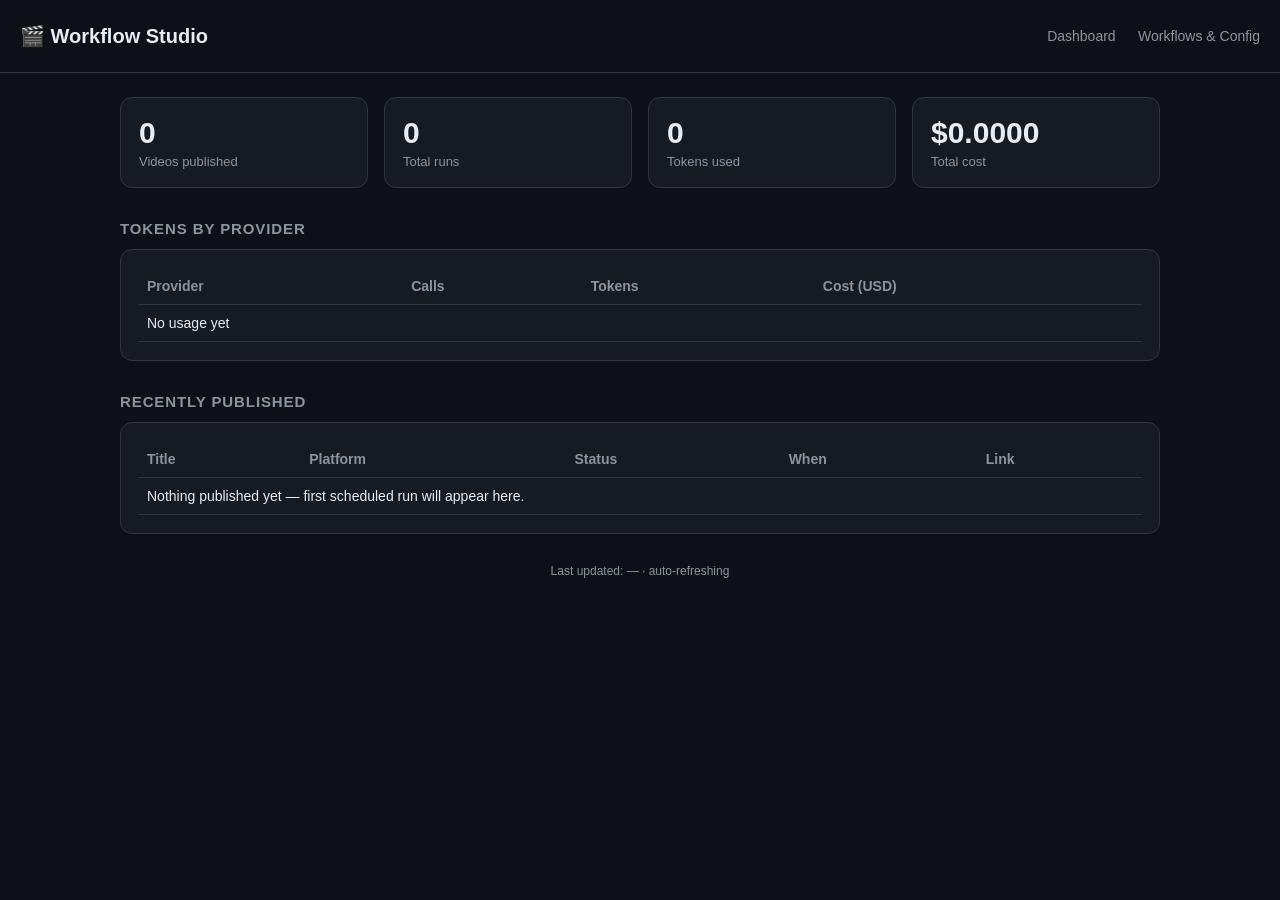
==== site/index.html @ f152c50b "Initial commit: config-driven video workflow engine + GitHub hosting Co-Authored-By: Claude Opus 4.7" ====
<!doctype html>
<html lang="en">
<head>
<meta charset="utf-8">
<meta name="viewport" content="width=device-width, initial-scale=1">
<title>Workflow Studio — Live Stats</title>
<style>
  :root { --bg:#0d1117; --card:#161b22; --line:#30363d; --txt:#e6edf3; --muted:#8b949e; --accent:#3fb950; }
  * { box-sizing:border-box; }
  body { margin:0; font-family:-apple-system,Segoe UI,Roboto,sans-serif; background:var(--bg); color:var(--txt); }
  header { padding:24px 20px; border-bottom:1px solid var(--line); display:flex; justify-content:space-between; align-items:center; flex-wrap:wrap; gap:12px; }
  h1 { font-size:20px; margin:0; }
  nav a { color:var(--muted); text-decoration:none; margin-left:18px; font-size:14px; }
  nav a:hover { color:var(--txt); }
  main { max-width:1080px; margin:0 auto; padding:24px 20px; }
  .grid { display:grid; grid-template-columns:repeat(auto-fit,minmax(190px,1fr)); gap:16px; }
  .card { background:var(--card); border:1px solid var(--line); border-radius:12px; padding:18px; }
  .kpi { font-size:30px; font-weight:700; }
  .label { color:var(--muted); font-size:13px; margin-top:4px; }
  h2 { font-size:15px; color:var(--muted); text-transform:uppercase; letter-spacing:.06em; margin:32px 0 12px; }
  table { width:100%; border-collapse:collapse; font-size:14px; }
  th,td { text-align:left; padding:10px 8px; border-bottom:1px solid var(--line); }
  th { color:var(--muted); font-weight:600; }
  a.vid { color:var(--accent); text-decoration:none; }
  .pill { font-size:12px; padding:2px 8px; border-radius:999px; border:1px solid var(--line); color:var(--muted); }
  .ok { color:var(--accent); border-color:var(--accent); }
  .err { color:#f85149; border-color:#f85149; }
  footer { color:var(--muted); font-size:12px; text-align:center; padding:30px; }
</style>
</head>
<body>
<header>
  <h1>🎬 Workflow Studio</h1>
  <nav>
    <a href="index.html">Dashboard</a>
    <a href="config.html">Workflows &amp; Config</a>
  </nav>
</header>
<main>
  <div class="grid" id="kpis"></div>
  <h2>Tokens by provider</h2>
  <div class="card"><table id="providers"><thead><tr><th>Provider</th><th>Calls</th><th>Tokens</th><th>Cost (USD)</th></tr></thead><tbody></tbody></table></div>
  <h2>Recently published</h2>
  <div class="card"><table id="recent"><thead><tr><th>Title</th><th>Platform</th><th>Status</th><th>When</th><th>Link</th></tr></thead><tbody></tbody></table></div>
  <footer id="foot">Loading…</footer>
</main>
<script>
async function j(p){ try{ const r=await fetch(p+'?t='+Date.now()); return await r.json(); }catch(e){ return null; } }
function when(ts){ if(!ts) return '—'; const d=new Date(ts*1000); return d.toLocaleString(); }
(async ()=>{
  const stats = await j('data/stats.json') || {};
  const usage = await j('data/usage.json') || [];
  const kpis = [
    ['Videos published', stats.videos_published ?? 0],
    ['Total runs', stats.total_runs ?? 0],
    ['Tokens used', (stats.total_tokens ?? 0).toLocaleString()],
    ['Total cost', '$' + (stats.total_cost_usd ?? 0).toFixed(4)]
  ];
  document.getElementById('kpis').innerHTML = kpis.map(k=>
    `<div class="card"><div class="kpi">${k[1]}</div><div class="label">${k[0]}</div></div>`).join('');

  const agg = {};
  usage.forEach(run => {
    const bp = (run.totals||{}).by_provider || {};
    Object.entries(bp).forEach(([name,v]) => {
      const a = agg[name] || {calls:0,total_tokens:0,cost_usd:0};
      a.calls += v.calls||0; a.total_tokens += v.total_tokens||0; a.cost_usd += v.cost_usd||0;
      agg[name] = a;
    });
  });
  document.querySelector('#providers tbody').innerHTML = Object.entries(agg).map(([n,v])=>
    `<tr><td>${n}</td><td>${v.calls}</td><td>${v.total_tokens.toLocaleString()}</td><td>$${v.cost_usd.toFixed(5)}</td></tr>`
  ).join('') || '<tr><td colspan="4">No usage yet</td></tr>';

  const recent = stats.recent || [];
  document.querySelector('#recent tbody').innerHTML = recent.map(r=>{
    const cls = (r.status==='published'||r.status==='saved')?'ok':'err';
    const link = r.url ? `<a class="vid" href="${r.url}" target="_blank">open</a>` : '—';
    return `<tr><td>${r.title||'—'}</td><td>${r.platform||'—'}</td><td><span class="pill ${cls}">${r.status||'—'}</span></td><td>${when(r.published_at)}</td><td>${link}</td></tr>`;
  }).join('') || '<tr><td colspan="5">Nothing published yet — first scheduled run will appear here.</td></tr>';

  document.getElementById('foot').textContent = 'Last updated: ' + when(stats.updated_at) + ' · auto-refreshing';
  setTimeout(()=>location.reload(), 120000);
})();
</script>
</body>
</html>
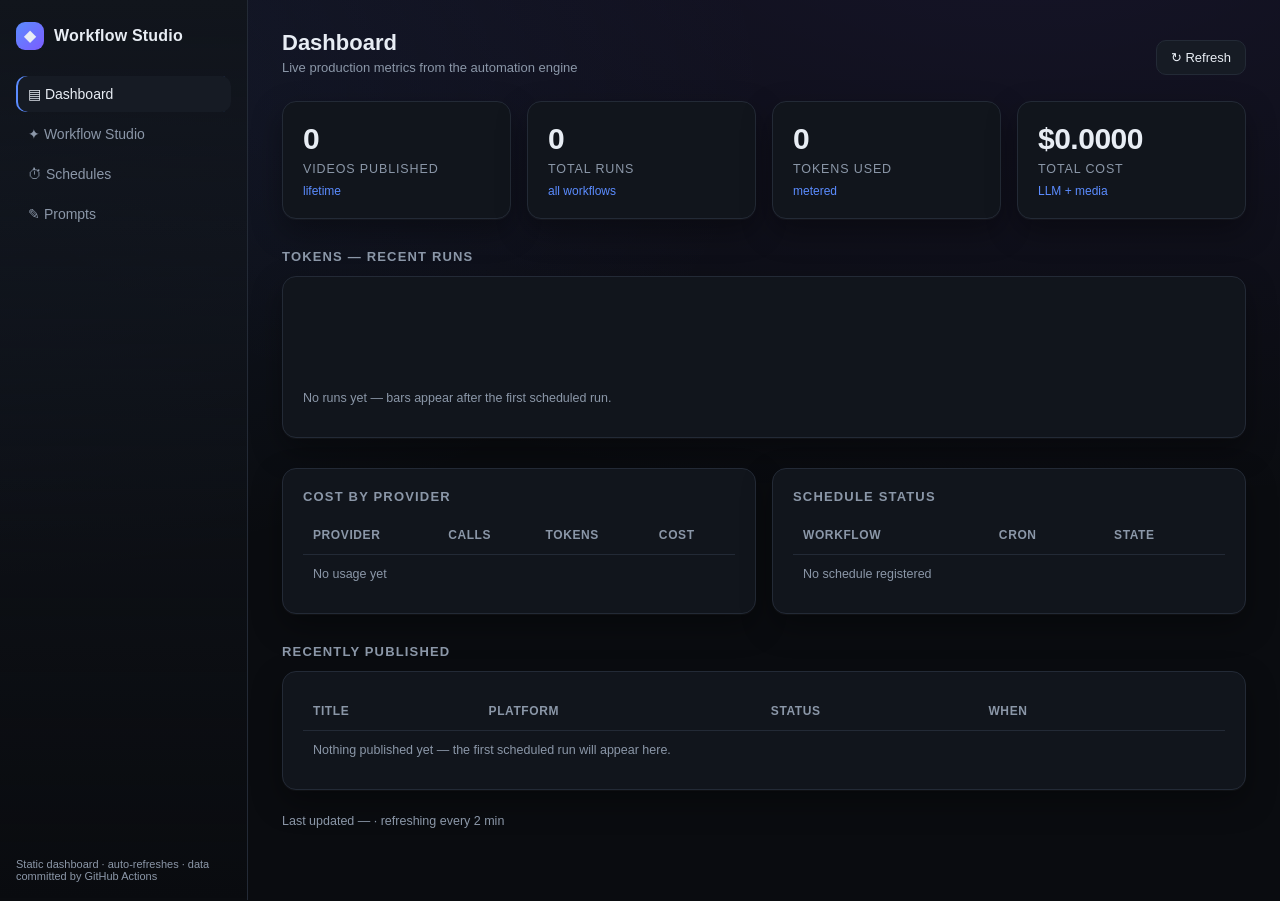
==== commit f56a30ff: "Externalize prompts to config; add scheduler, admin auth, professional UI Co-Authored-By: Claude Opu" ====
--- a/site/index.html
+++ b/site/index.html
@@ -3,84 +3,95 @@
 <head>
 <meta charset="utf-8">
 <meta name="viewport" content="width=device-width, initial-scale=1">
-<title>Workflow Studio — Live Stats</title>
-<style>
-  :root { --bg:#0d1117; --card:#161b22; --line:#30363d; --txt:#e6edf3; --muted:#8b949e; --accent:#3fb950; }
-  * { box-sizing:border-box; }
-  body { margin:0; font-family:-apple-system,Segoe UI,Roboto,sans-serif; background:var(--bg); color:var(--txt); }
-  header { padding:24px 20px; border-bottom:1px solid var(--line); display:flex; justify-content:space-between; align-items:center; flex-wrap:wrap; gap:12px; }
-  h1 { font-size:20px; margin:0; }
-  nav a { color:var(--muted); text-decoration:none; margin-left:18px; font-size:14px; }
-  nav a:hover { color:var(--txt); }
-  main { max-width:1080px; margin:0 auto; padding:24px 20px; }
-  .grid { display:grid; grid-template-columns:repeat(auto-fit,minmax(190px,1fr)); gap:16px; }
-  .card { background:var(--card); border:1px solid var(--line); border-radius:12px; padding:18px; }
-  .kpi { font-size:30px; font-weight:700; }
-  .label { color:var(--muted); font-size:13px; margin-top:4px; }
-  h2 { font-size:15px; color:var(--muted); text-transform:uppercase; letter-spacing:.06em; margin:32px 0 12px; }
-  table { width:100%; border-collapse:collapse; font-size:14px; }
-  th,td { text-align:left; padding:10px 8px; border-bottom:1px solid var(--line); }
-  th { color:var(--muted); font-weight:600; }
-  a.vid { color:var(--accent); text-decoration:none; }
-  .pill { font-size:12px; padding:2px 8px; border-radius:999px; border:1px solid var(--line); color:var(--muted); }
-  .ok { color:var(--accent); border-color:var(--accent); }
-  .err { color:#f85149; border-color:#f85149; }
-  footer { color:var(--muted); font-size:12px; text-align:center; padding:30px; }
-</style>
+<title>Workflow Studio · Dashboard</title>
+<link rel="stylesheet" href="assets/app.css">
 </head>
 <body>
-<header>
-  <h1>🎬 Workflow Studio</h1>
-  <nav>
-    <a href="index.html">Dashboard</a>
-    <a href="config.html">Workflows &amp; Config</a>
-  </nav>
-</header>
-<main>
-  <div class="grid" id="kpis"></div>
-  <h2>Tokens by provider</h2>
-  <div class="card"><table id="providers"><thead><tr><th>Provider</th><th>Calls</th><th>Tokens</th><th>Cost (USD)</th></tr></thead><tbody></tbody></table></div>
-  <h2>Recently published</h2>
-  <div class="card"><table id="recent"><thead><tr><th>Title</th><th>Platform</th><th>Status</th><th>When</th><th>Link</th></tr></thead><tbody></tbody></table></div>
-  <footer id="foot">Loading…</footer>
-</main>
+<div class="shell">
+  <aside class="side">
+    <div class="brand"><span class="dot">◆</span> Workflow Studio</div>
+    <nav>
+      <a class="active" href="index.html">▤ Dashboard</a>
+      <a href="studio.html">✦ Workflow Studio</a>
+      <a href="studio.html#schedules">⏱ Schedules</a>
+      <a href="studio.html#prompts">✎ Prompts</a>
+    </nav>
+    <div class="foot">Static dashboard · auto-refreshes · data committed by GitHub Actions</div>
+  </aside>
+  <main>
+    <div class="head">
+      <div><h1>Dashboard</h1><p>Live production metrics from the automation engine</p></div>
+      <button class="btn" onclick="location.reload()">↻ Refresh</button>
+    </div>
+
+    <div class="grid" id="kpis"></div>
+
+    <div class="section">
+      <h2>Tokens — recent runs</h2>
+      <div class="card"><div class="bars" id="bars"></div></div>
+    </div>
+
+    <div class="grid section" style="grid-template-columns:1fr 1fr">
+      <div class="card">
+        <h2 style="margin-top:0">Cost by provider</h2>
+        <table id="providers"><thead><tr><th>Provider</th><th>Calls</th><th>Tokens</th><th>Cost</th></tr></thead><tbody></tbody></table>
+      </div>
+      <div class="card">
+        <h2 style="margin-top:0">Schedule status</h2>
+        <table id="sched"><thead><tr><th>Workflow</th><th>Cron</th><th>State</th></tr></thead><tbody></tbody></table>
+      </div>
+    </div>
+
+    <div class="section">
+      <h2>Recently published</h2>
+      <div class="card"><table id="recent"><thead><tr><th>Title</th><th>Platform</th><th>Status</th><th>When</th><th></th></tr></thead><tbody></tbody></table></div>
+    </div>
+    <p class="muted" id="foot" style="margin-top:24px">Loading…</p>
+  </main>
+</div>
 <script>
-async function j(p){ try{ const r=await fetch(p+'?t='+Date.now()); return await r.json(); }catch(e){ return null; } }
-function when(ts){ if(!ts) return '—'; const d=new Date(ts*1000); return d.toLocaleString(); }
-(async ()=>{
+const j = async p => { try { return await (await fetch(p+'?t='+Date.now())).json(); } catch(e){ return null; } };
+const when = ts => ts ? new Date(ts*1000).toLocaleString() : '—';
+(async () => {
   const stats = await j('data/stats.json') || {};
   const usage = await j('data/usage.json') || [];
-  const kpis = [
-    ['Videos published', stats.videos_published ?? 0],
-    ['Total runs', stats.total_runs ?? 0],
-    ['Tokens used', (stats.total_tokens ?? 0).toLocaleString()],
-    ['Total cost', '$' + (stats.total_cost_usd ?? 0).toFixed(4)]
-  ];
-  document.getElementById('kpis').innerHTML = kpis.map(k=>
-    `<div class="card"><div class="kpi">${k[1]}</div><div class="label">${k[0]}</div></div>`).join('');
+  const sched = await j('data/schedule.json') || {workflows:[]};
+
+  document.getElementById('kpis').innerHTML = [
+    ['Videos published', stats.videos_published ?? 0, 'lifetime'],
+    ['Total runs', stats.total_runs ?? 0, 'all workflows'],
+    ['Tokens used', (stats.total_tokens ?? 0).toLocaleString(), 'metered'],
+    ['Total cost', '$'+(stats.total_cost_usd ?? 0).toFixed(4), 'LLM + media']
+  ].map(k => `<div class="card kpi"><div class="v">${k[1]}</div><div class="l">${k[0]}</div><div class="s">${k[2]}</div></div>`).join('');
+
+  const last = usage.slice(-12);
+  const max = Math.max(1, ...last.map(r => (r.totals||{}).total_tokens||0));
+  document.getElementById('bars').innerHTML = last.length
+    ? last.map(r => { const t=(r.totals||{}).total_tokens||0;
+        return `<div class="b" style="height:${Math.round(t/max*100)}%" title="${t} tokens"><span>${t}</span></div>`; }).join('')
+    : '<p class="muted">No runs yet — bars appear after the first scheduled run.</p>';
 
   const agg = {};
-  usage.forEach(run => {
-    const bp = (run.totals||{}).by_provider || {};
-    Object.entries(bp).forEach(([name,v]) => {
-      const a = agg[name] || {calls:0,total_tokens:0,cost_usd:0};
-      a.calls += v.calls||0; a.total_tokens += v.total_tokens||0; a.cost_usd += v.cost_usd||0;
-      agg[name] = a;
-    });
-  });
-  document.querySelector('#providers tbody').innerHTML = Object.entries(agg).map(([n,v])=>
+  usage.forEach(r => Object.entries((r.totals||{}).by_provider||{}).forEach(([n,v]) => {
+    const a = agg[n] || {calls:0,total_tokens:0,cost_usd:0};
+    a.calls+=v.calls||0; a.total_tokens+=v.total_tokens||0; a.cost_usd+=v.cost_usd||0; agg[n]=a; }));
+  document.querySelector('#providers tbody').innerHTML = Object.entries(agg).map(([n,v]) =>
     `<tr><td>${n}</td><td>${v.calls}</td><td>${v.total_tokens.toLocaleString()}</td><td>$${v.cost_usd.toFixed(5)}</td></tr>`
-  ).join('') || '<tr><td colspan="4">No usage yet</td></tr>';
+  ).join('') || '<tr><td colspan="4" class="muted">No usage yet</td></tr>';
 
-  const recent = stats.recent || [];
-  document.querySelector('#recent tbody').innerHTML = recent.map(r=>{
-    const cls = (r.status==='published'||r.status==='saved')?'ok':'err';
-    const link = r.url ? `<a class="vid" href="${r.url}" target="_blank">open</a>` : '—';
-    return `<tr><td>${r.title||'—'}</td><td>${r.platform||'—'}</td><td><span class="pill ${cls}">${r.status||'—'}</span></td><td>${when(r.published_at)}</td><td>${link}</td></tr>`;
-  }).join('') || '<tr><td colspan="5">Nothing published yet — first scheduled run will appear here.</td></tr>';
+  document.querySelector('#sched tbody').innerHTML = (sched.workflows||[]).map(w => {
+    const cls = w.enabled ? (w.due ? 'warn' : 'ok') : '';
+    const st = !w.enabled ? 'disabled' : (w.due ? 'due' : 'scheduled');
+    return `<tr><td>${w.file.split('/').pop()}</td><td><code>${w.cron||'—'}</code></td><td><span class="pill ${cls}">${st}</span></td></tr>`;
+  }).join('') || '<tr><td colspan="3" class="muted">No schedule registered</td></tr>';
 
-  document.getElementById('foot').textContent = 'Last updated: ' + when(stats.updated_at) + ' · auto-refreshing';
-  setTimeout(()=>location.reload(), 120000);
+  document.querySelector('#recent tbody').innerHTML = (stats.recent||[]).map(r => {
+    const cls = (r.status==='published'||r.status==='saved') ? 'ok' : 'err';
+    return `<tr><td>${r.title||'—'}</td><td>${r.platform||'—'}</td><td><span class="pill ${cls}">${r.status||'—'}</span></td><td>${when(r.published_at)}</td><td>${r.url?`<a class="link" target="_blank" href="${r.url}">open ↗</a>`:''}</td></tr>`;
+  }).join('') || '<tr><td colspan="5" class="muted">Nothing published yet — the first scheduled run will appear here.</td></tr>';
+
+  document.getElementById('foot').textContent = 'Last updated ' + when(stats.updated_at) + ' · refreshing every 2 min';
+  setTimeout(() => location.reload(), 120000);
 })();
 </script>
 </body>
--- a/site/assets/app.css
+++ b/site/assets/app.css
@@ -0,0 +1,87 @@
+:root {
+  --bg: #0a0c10;
+  --panel: #11151c;
+  --panel-2: #161b24;
+  --line: #232a36;
+  --txt: #e8edf4;
+  --muted: #8b97a8;
+  --brand: #5b8cff;
+  --brand-2: #7c5cff;
+  --ok: #3fb950;
+  --err: #f85149;
+  --warn: #d29922;
+  --radius: 14px;
+  --shadow: 0 1px 0 rgba(255,255,255,.03), 0 12px 30px rgba(0,0,0,.35);
+}
+* { box-sizing: border-box; }
+html, body { margin: 0; padding: 0; }
+body {
+  font-family: ui-sans-serif, -apple-system, "Segoe UI", Roboto, Inter, sans-serif;
+  background: radial-gradient(1200px 600px at 80% -10%, rgba(124,92,255,.10), transparent),
+              radial-gradient(900px 500px at -10% 10%, rgba(91,140,255,.10), transparent),
+              var(--bg);
+  color: var(--txt);
+  -webkit-font-smoothing: antialiased;
+  min-height: 100vh;
+}
+.shell { display: grid; grid-template-columns: 248px 1fr; min-height: 100vh; }
+.side {
+  border-right: 1px solid var(--line);
+  padding: 22px 16px;
+  background: linear-gradient(180deg, var(--panel), transparent);
+  position: sticky; top: 0; height: 100vh;
+}
+.brand { display: flex; align-items: center; gap: 10px; font-weight: 700; font-size: 16px; letter-spacing: .2px; }
+.brand .dot { width: 28px; height: 28px; border-radius: 9px; background: linear-gradient(135deg, var(--brand), var(--brand-2)); display: grid; place-items: center; font-size: 15px; }
+.side nav { margin-top: 26px; display: flex; flex-direction: column; gap: 4px; }
+.side nav a {
+  color: var(--muted); text-decoration: none; font-size: 14px;
+  padding: 10px 12px; border-radius: 10px; display: flex; align-items: center; gap: 10px;
+}
+.side nav a:hover { color: var(--txt); background: var(--panel-2); }
+.side nav a.active { color: var(--txt); background: var(--panel-2); box-shadow: inset 2px 0 0 var(--brand); }
+.side .foot { position: absolute; bottom: 18px; left: 16px; right: 16px; font-size: 11px; color: var(--muted); }
+main { padding: 30px 34px 60px; max-width: 1180px; }
+.head { display: flex; justify-content: space-between; align-items: flex-end; gap: 16px; flex-wrap: wrap; margin-bottom: 26px; }
+.head h1 { font-size: 22px; margin: 0 0 4px; }
+.head p { margin: 0; color: var(--muted); font-size: 13px; }
+.btn { font: inherit; font-size: 13px; cursor: pointer; border: 1px solid var(--line); background: var(--panel-2); color: var(--txt); padding: 9px 14px; border-radius: 10px; }
+.btn:hover { border-color: #36405200; background: #1c2330; }
+.btn.primary { background: linear-gradient(135deg, var(--brand), var(--brand-2)); border: 0; color: #fff; font-weight: 600; }
+.btn.ghost { background: transparent; }
+.grid { display: grid; grid-template-columns: repeat(auto-fit, minmax(200px, 1fr)); gap: 16px; }
+.card { background: var(--panel); border: 1px solid var(--line); border-radius: var(--radius); padding: 20px; box-shadow: var(--shadow); }
+.kpi .v { font-size: 30px; font-weight: 740; letter-spacing: -.5px; }
+.kpi .l { color: var(--muted); font-size: 12.5px; margin-top: 6px; text-transform: uppercase; letter-spacing: .07em; }
+.kpi .s { color: var(--brand); font-size: 12px; margin-top: 8px; }
+.section { margin-top: 30px; }
+.section h2 { font-size: 13px; color: var(--muted); text-transform: uppercase; letter-spacing: .09em; margin: 0 0 12px; }
+table { width: 100%; border-collapse: collapse; font-size: 13.5px; }
+th, td { text-align: left; padding: 12px 10px; border-bottom: 1px solid var(--line); }
+th { color: var(--muted); font-weight: 600; font-size: 12px; text-transform: uppercase; letter-spacing: .05em; }
+tr:last-child td { border-bottom: 0; }
+.pill { font-size: 11.5px; padding: 3px 10px; border-radius: 999px; border: 1px solid var(--line); color: var(--muted); display: inline-block; }
+.pill.ok { color: var(--ok); border-color: #1f3d28; background: #0f1f15; }
+.pill.err { color: var(--err); border-color: #45211f; background: #1f1010; }
+.pill.warn { color: var(--warn); border-color: #3d3416; background: #1f1a0c; }
+a.link { color: var(--brand); text-decoration: none; }
+a.link:hover { text-decoration: underline; }
+label.fld { display: block; font-size: 12px; color: var(--muted); margin: 14px 0 6px; text-transform: uppercase; letter-spacing: .05em; }
+input.in, select.in, textarea.in {
+  width: 100%; font: inherit; font-size: 13.5px; background: #0b0f15; color: var(--txt);
+  border: 1px solid var(--line); border-radius: 10px; padding: 10px 12px;
+}
+textarea.in { font-family: ui-monospace, SFMono-Regular, Menlo, monospace; font-size: 12.5px; resize: vertical; }
+.row { display: flex; gap: 10px; flex-wrap: wrap; align-items: center; }
+.muted { color: var(--muted); font-size: 12.5px; }
+.bars { display: flex; align-items: flex-end; gap: 8px; height: 120px; padding-top: 10px; }
+.bars .b { flex: 1; background: linear-gradient(180deg, var(--brand), var(--brand-2)); border-radius: 6px 6px 0 0; min-height: 3px; position: relative; }
+.bars .b span { position: absolute; bottom: -20px; left: 0; right: 0; text-align: center; font-size: 10px; color: var(--muted); }
+.overlay { position: fixed; inset: 0; background: rgba(5,7,10,.86); backdrop-filter: blur(6px); display: grid; place-items: center; z-index: 50; }
+.login { width: 360px; max-width: 90vw; }
+.banner { font-size: 12.5px; padding: 10px 14px; border-radius: 10px; border: 1px solid var(--line); margin-bottom: 18px; }
+.banner.warn { color: var(--warn); border-color: #3d3416; background: #1b1709; }
+.tag { display: inline-block; font-size: 11.5px; padding: 3px 9px; border: 1px solid var(--line); border-radius: 8px; margin: 4px 4px 0 0; color: var(--muted); }
+.step-card { border: 1px solid var(--line); border-radius: 12px; padding: 14px 16px; margin-top: 12px; background: var(--panel-2); }
+.step-card .t { font-weight: 600; font-size: 13px; }
+@media (max-width: 860px) { .shell { grid-template-columns: 1fr; } .side { position: static; height: auto; } }
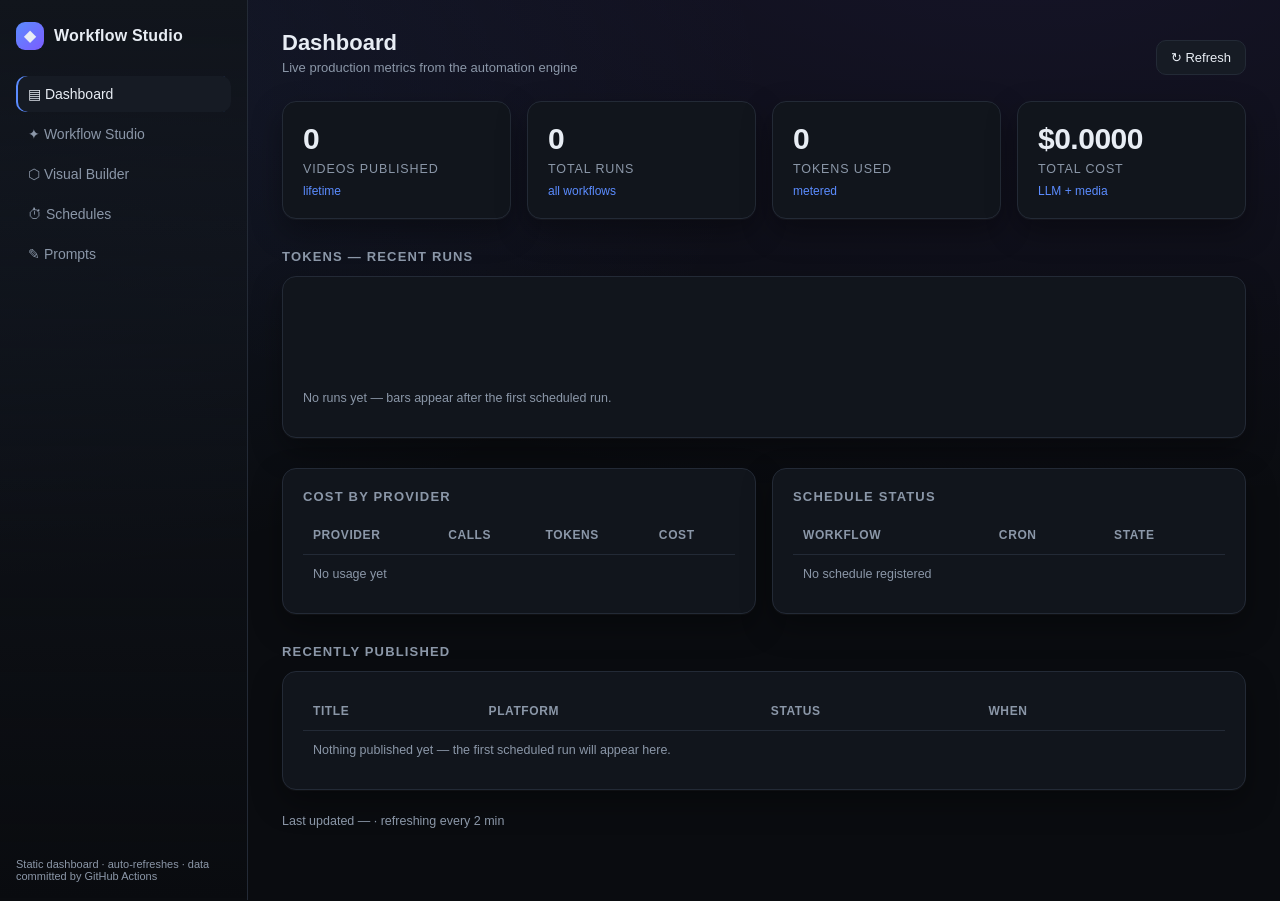
==== commit ffeccd75: "P2: DAG graph runner (backward compatible) + n8n-style visual builder canvas Co-Authored-By: Claude " ====
--- a/site/index.html
+++ b/site/index.html
@@ -13,6 +13,7 @@
     <nav>
       <a class="active" href="index.html">▤ Dashboard</a>
       <a href="studio.html">✦ Workflow Studio</a>
+      <a href="graph.html">⬡ Visual Builder</a>
       <a href="studio.html#schedules">⏱ Schedules</a>
       <a href="studio.html#prompts">✎ Prompts</a>
     </nav>
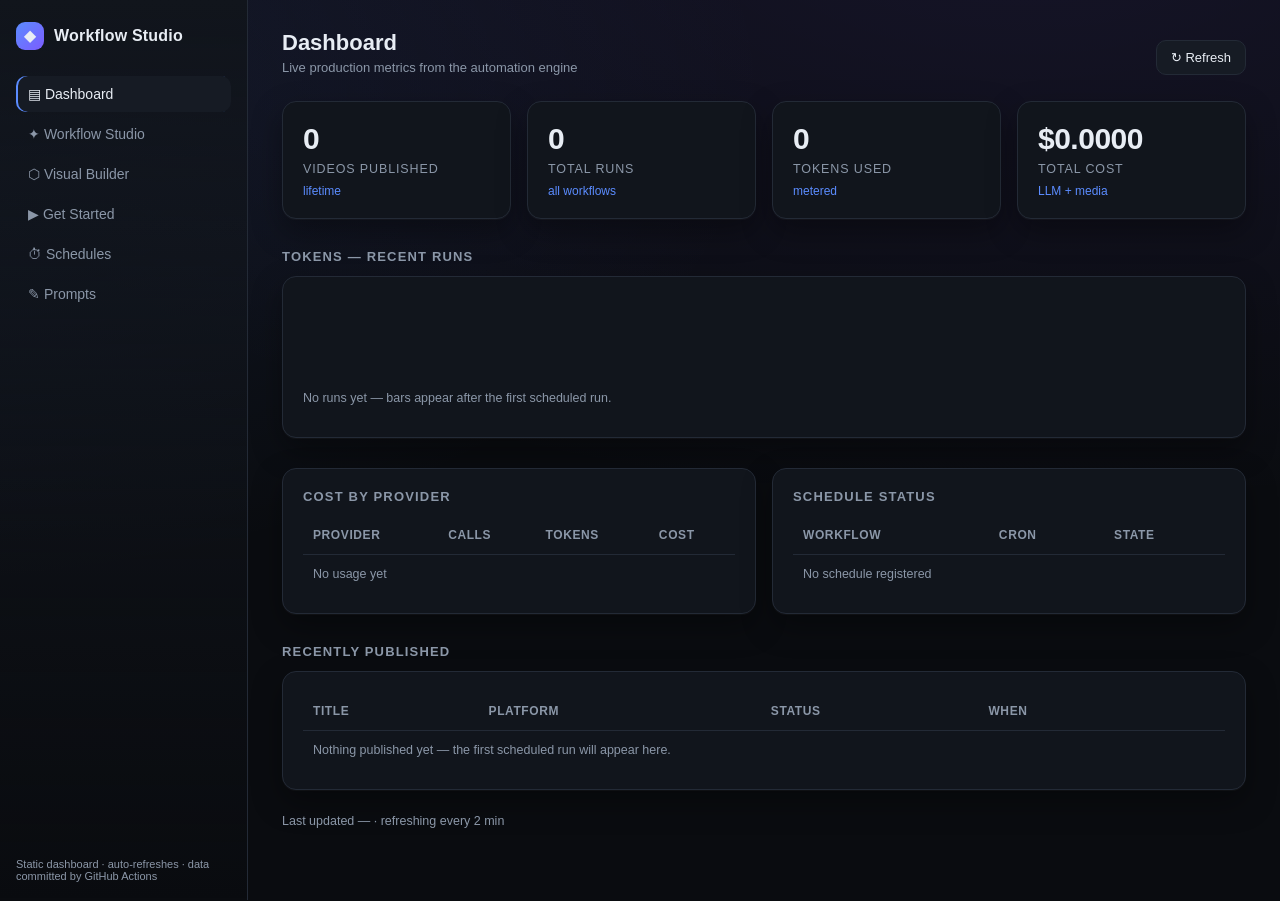
==== commit a7f1f800: "Launch polish: hero README, screenshot mockups, onboarding page, roadmap to 9, star playbook Co-Auth" ====
--- a/site/index.html
+++ b/site/index.html
@@ -14,6 +14,7 @@
       <a class="active" href="index.html">▤ Dashboard</a>
       <a href="studio.html">✦ Workflow Studio</a>
       <a href="graph.html">⬡ Visual Builder</a>
+      <a href="start.html">▶ Get Started</a>
       <a href="studio.html#schedules">⏱ Schedules</a>
       <a href="studio.html#prompts">✎ Prompts</a>
     </nav>
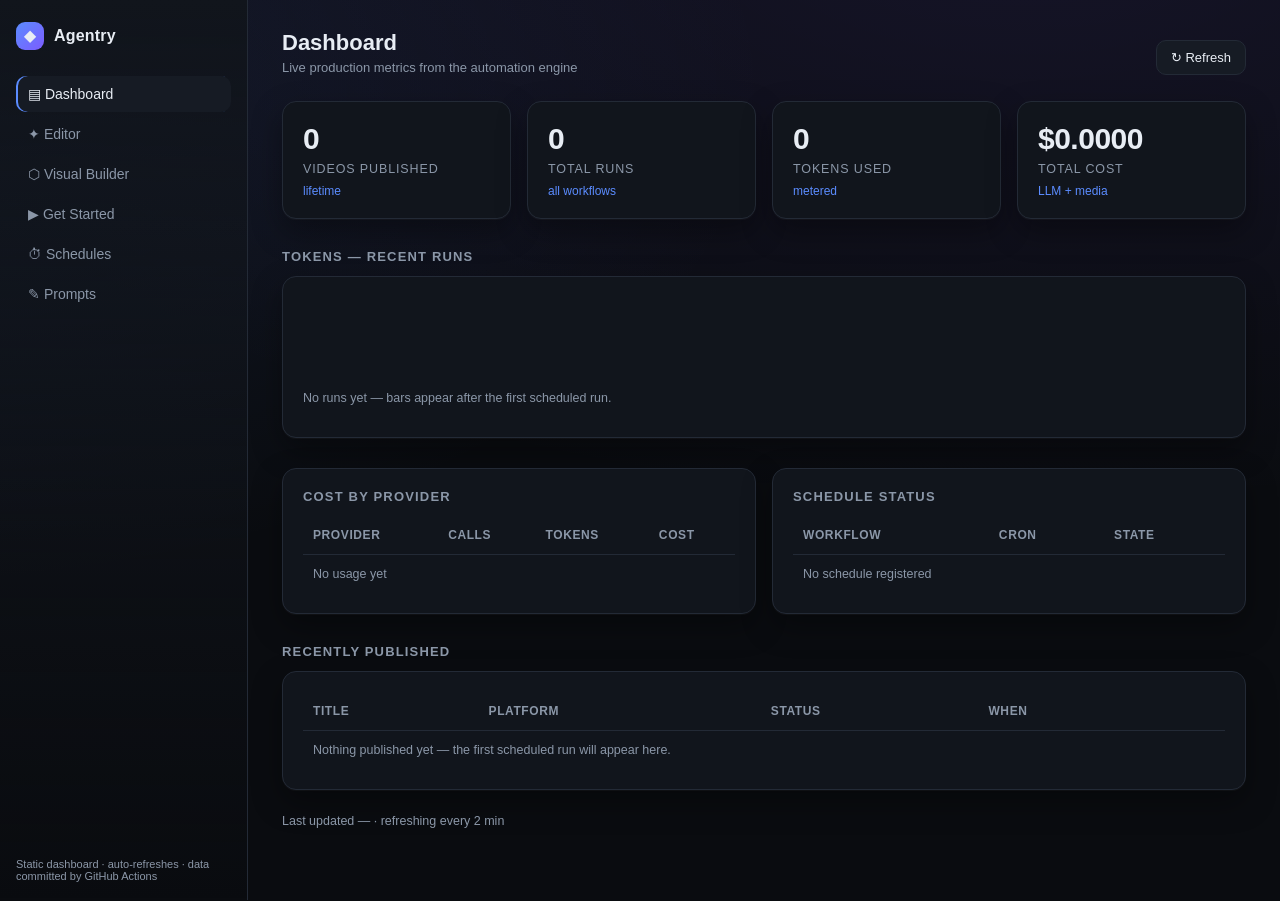
==== commit 71bc5622: "Rebrand to Agentry + Docker project name + strength plan" ====
--- a/site/index.html
+++ b/site/index.html
@@ -3,16 +3,16 @@
 <head>
 <meta charset="utf-8">
 <meta name="viewport" content="width=device-width, initial-scale=1">
-<title>Workflow Studio · Dashboard</title>
+<title>Agentry · Dashboard</title>
 <link rel="stylesheet" href="assets/app.css">
 </head>
 <body>
 <div class="shell">
   <aside class="side">
-    <div class="brand"><span class="dot">◆</span> Workflow Studio</div>
+    <div class="brand"><span class="dot">◆</span> Agentry</div>
     <nav>
       <a class="active" href="index.html">▤ Dashboard</a>
-      <a href="studio.html">✦ Workflow Studio</a>
+      <a href="studio.html">✦ Editor</a>
       <a href="graph.html">⬡ Visual Builder</a>
       <a href="start.html">▶ Get Started</a>
       <a href="studio.html#schedules">⏱ Schedules</a>
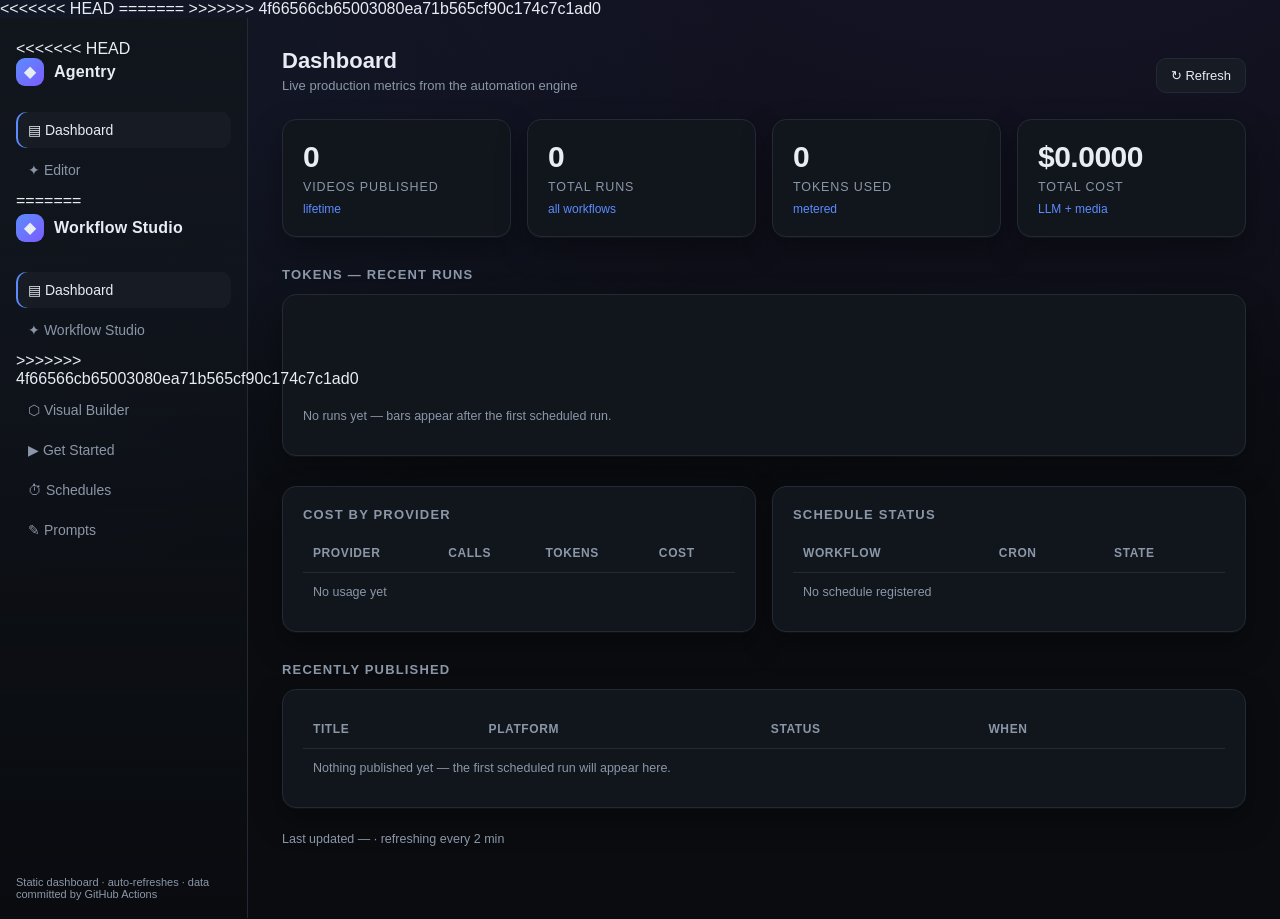
==== commit 2c38b48d: "Merge remote changes" ====
--- a/site/index.html
+++ b/site/index.html
@@ -3,16 +3,27 @@
 <head>
 <meta charset="utf-8">
 <meta name="viewport" content="width=device-width, initial-scale=1">
+<<<<<<< HEAD
 <title>Agentry · Dashboard</title>
+=======
+<title>Workflow Studio · Dashboard</title>
+>>>>>>> 4f66566cb65003080ea71b565cf90c174c7c1ad0
 <link rel="stylesheet" href="assets/app.css">
 </head>
 <body>
 <div class="shell">
   <aside class="side">
+<<<<<<< HEAD
     <div class="brand"><span class="dot">◆</span> Agentry</div>
     <nav>
       <a class="active" href="index.html">▤ Dashboard</a>
       <a href="studio.html">✦ Editor</a>
+=======
+    <div class="brand"><span class="dot">◆</span> Workflow Studio</div>
+    <nav>
+      <a class="active" href="index.html">▤ Dashboard</a>
+      <a href="studio.html">✦ Workflow Studio</a>
+>>>>>>> 4f66566cb65003080ea71b565cf90c174c7c1ad0
       <a href="graph.html">⬡ Visual Builder</a>
       <a href="start.html">▶ Get Started</a>
       <a href="studio.html#schedules">⏱ Schedules</a>
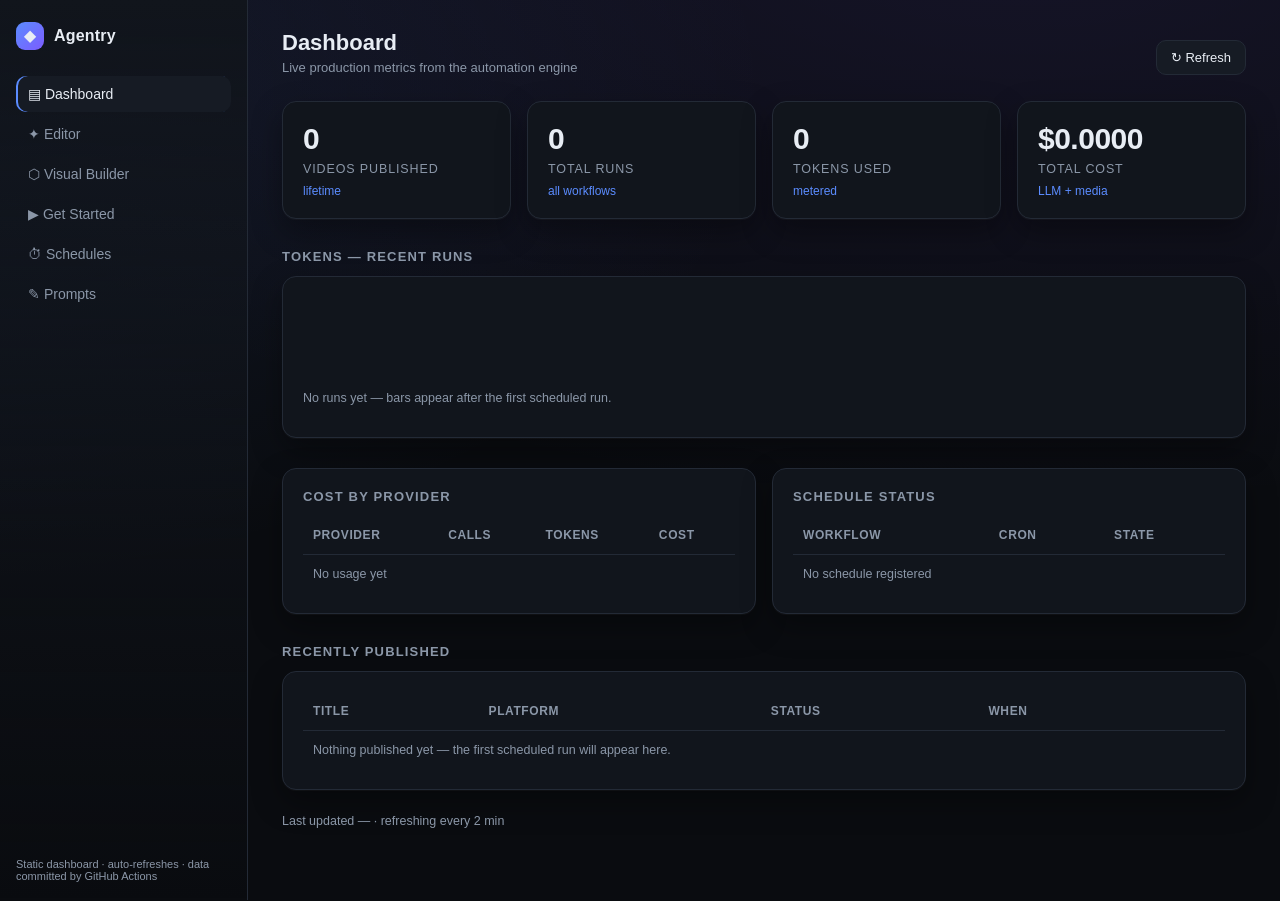
==== commit b045d43c: "Resolve merge conflicts; remove stale src/ duplicate after Agentry rename" ====
--- a/site/index.html
+++ b/site/index.html
@@ -3,27 +3,16 @@
 <head>
 <meta charset="utf-8">
 <meta name="viewport" content="width=device-width, initial-scale=1">
-<<<<<<< HEAD
 <title>Agentry · Dashboard</title>
-=======
-<title>Workflow Studio · Dashboard</title>
->>>>>>> 4f66566cb65003080ea71b565cf90c174c7c1ad0
 <link rel="stylesheet" href="assets/app.css">
 </head>
 <body>
 <div class="shell">
   <aside class="side">
-<<<<<<< HEAD
     <div class="brand"><span class="dot">◆</span> Agentry</div>
     <nav>
       <a class="active" href="index.html">▤ Dashboard</a>
       <a href="studio.html">✦ Editor</a>
-=======
-    <div class="brand"><span class="dot">◆</span> Workflow Studio</div>
-    <nav>
-      <a class="active" href="index.html">▤ Dashboard</a>
-      <a href="studio.html">✦ Workflow Studio</a>
->>>>>>> 4f66566cb65003080ea71b565cf90c174c7c1ad0
       <a href="graph.html">⬡ Visual Builder</a>
       <a href="start.html">▶ Get Started</a>
       <a href="studio.html#schedules">⏱ Schedules</a>
